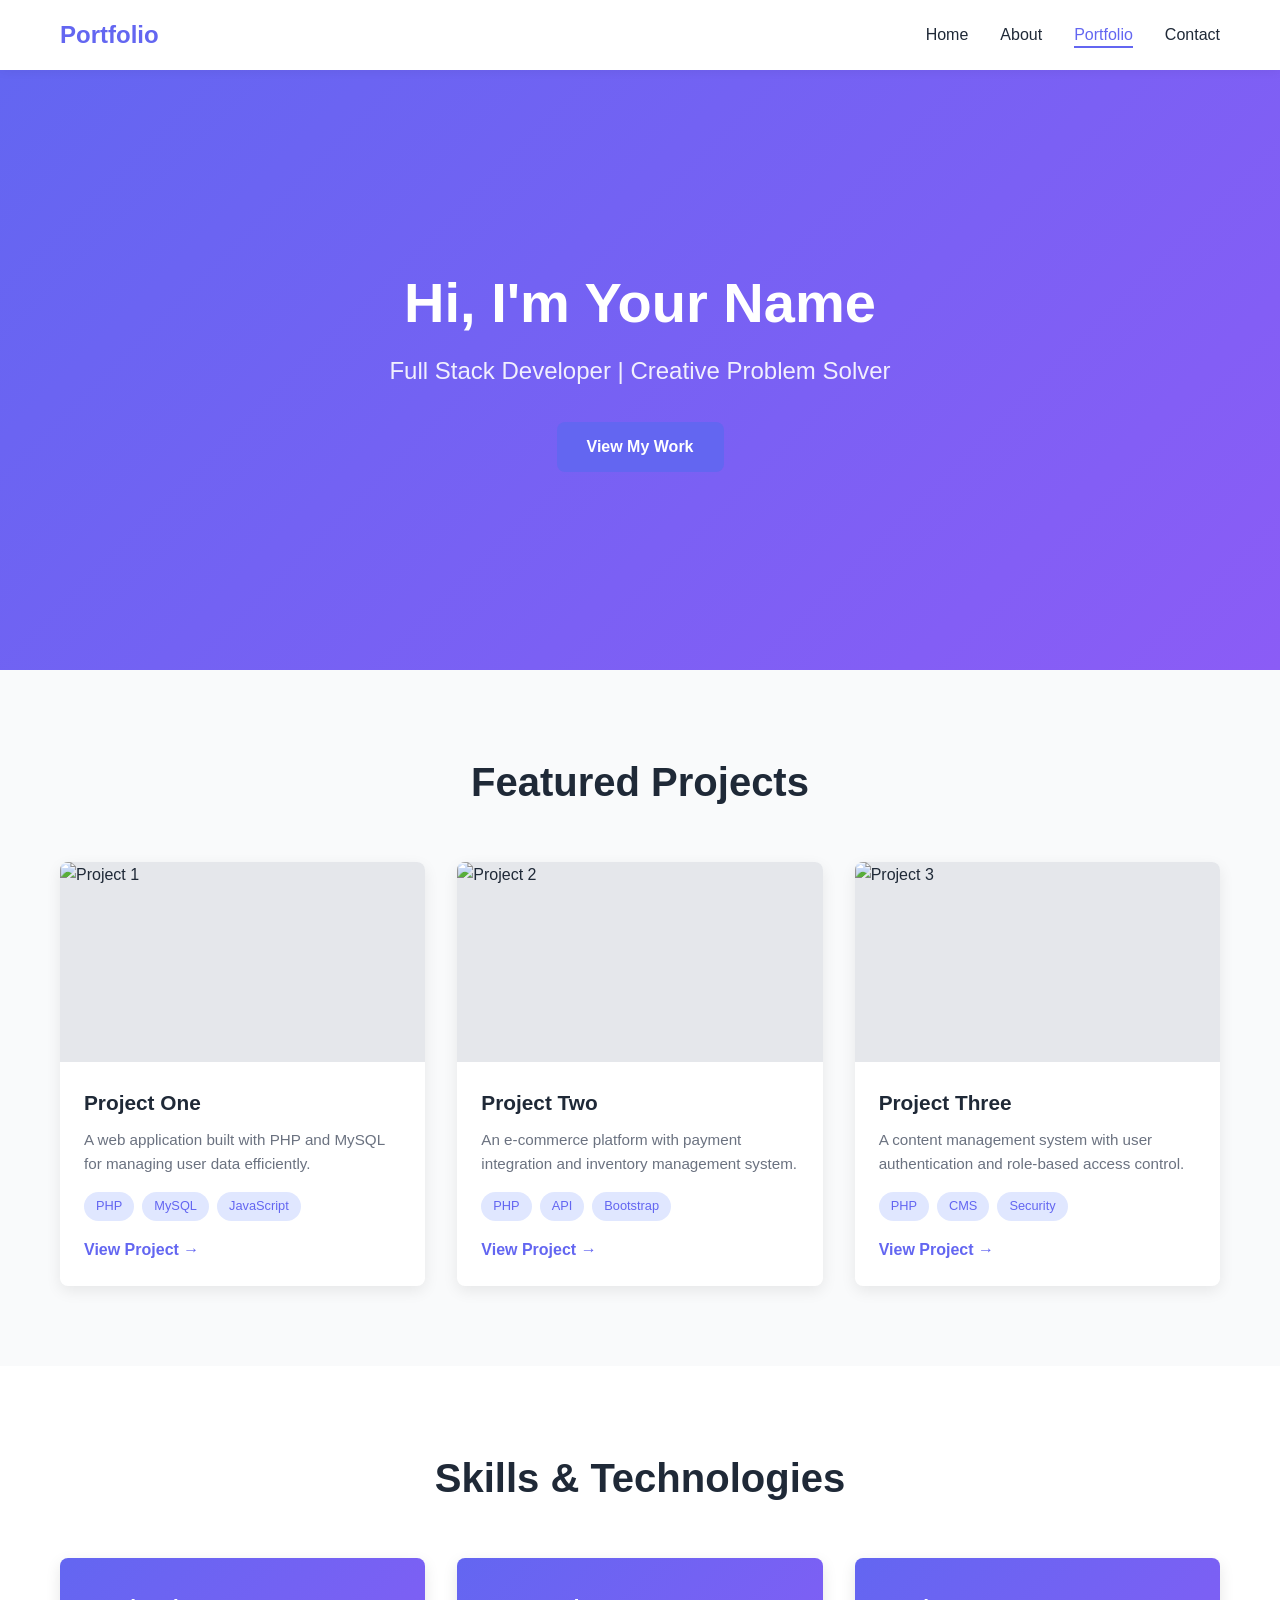
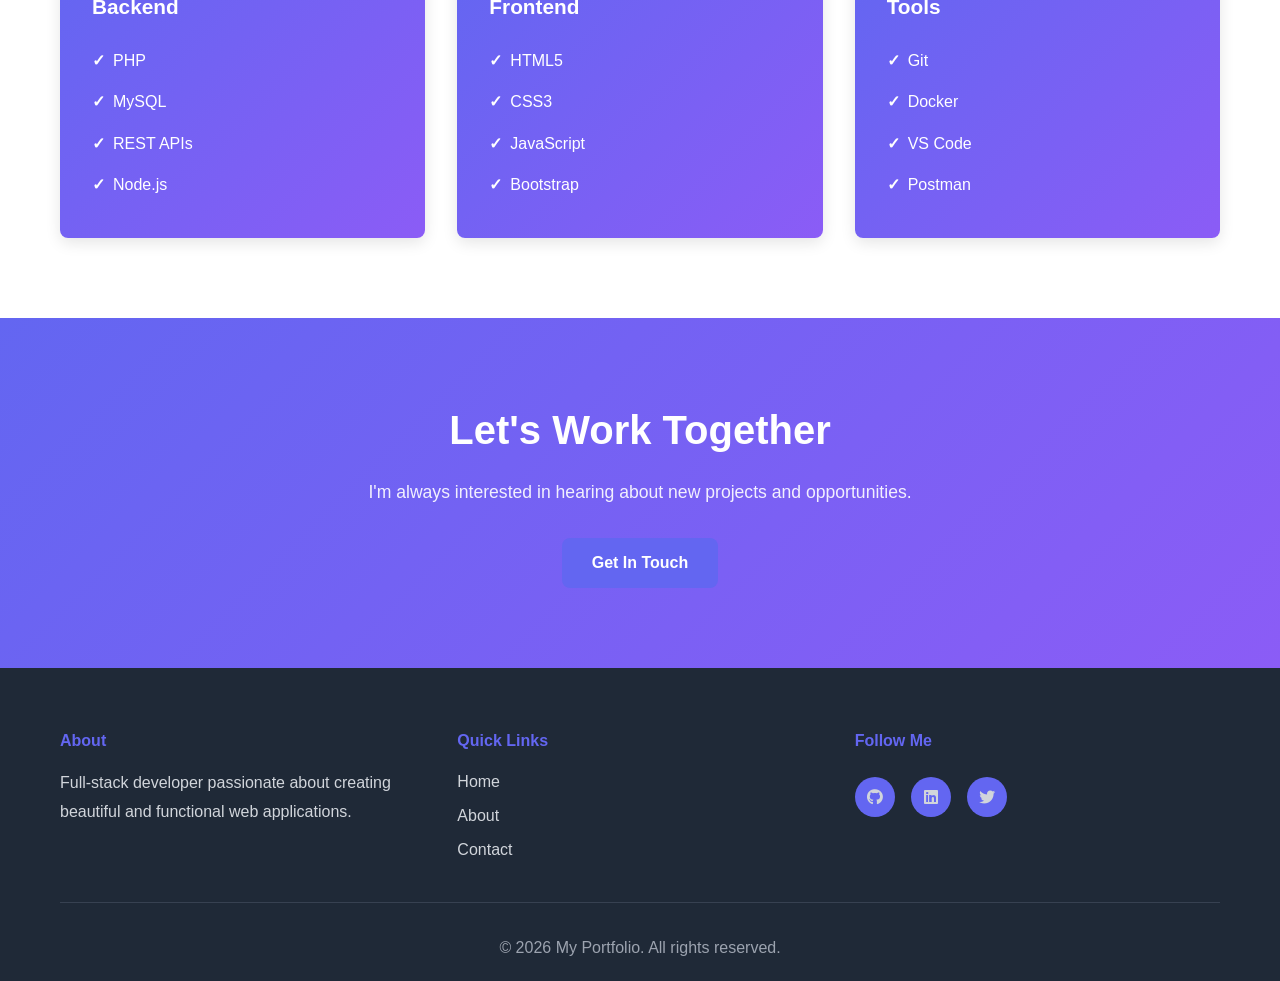
==== index.html @ ab136e82 "Refactor portfolio structure: replace PHP files with HTML, add about and contact pages, and enhance " ====
<!DOCTYPE html>
<html lang="en">
<head>
    <meta charset="UTF-8">
    <meta name="viewport" content="width=device-width, initial-scale=1.0">
    <title>Home | My Portfolio</title>
    <link rel="stylesheet" href="https://cdnjs.cloudflare.com/ajax/libs/font-awesome/6.4.0/css/all.min.css">
    <link rel="stylesheet" href="assets/css/style.css">
</head>
<body>
    <nav class="navbar">
        <div class="container">
            <div class="nav-wrapper">
                <a href="index.html" class="logo">Portfolio</a>
                <button class="menu-toggle" id="menuToggle">
                    <span></span>
                    <span></span>
                    <span></span>
                </button>
                <ul class="nav-menu" id="navMenu">
                    <li><a href="index.html" class="nav-link active">Home</a></li>
                    <li><a href="about.html" class="nav-link">About</a></li>
                    <li><a href="#portfolio" class="nav-link">Portfolio</a></li>
                    <li><a href="contact.html" class="nav-link">Contact</a></li>
                </ul>
            </div>
        </div>
    </nav>

    <main>
        <!-- Hero Section -->
        <section class="hero">
            <div class="container">
                <div class="hero-content">
                    <h1 class="hero-title">Hi, I'm Your Name</h1>
                    <p class="hero-subtitle">Full Stack Developer | Creative Problem Solver</p>
                    <a href="#portfolio" class="btn btn-primary">View My Work</a>
                </div>
            </div>
        </section>

        <!-- Portfolio Section -->
        <section id="portfolio" class="portfolio">
            <div class="container">
                <h2>Featured Projects</h2>
                <div class="portfolio-grid">
                    <div class="portfolio-item">
                        <div class="portfolio-image">
                            <img src="https://via.placeholder.com/300x200?text=Project+1" alt="Project 1">
                        </div>
                        <div class="portfolio-content">
                            <h3>Project One</h3>
                            <p>A web application built with PHP and MySQL for managing user data efficiently.</p>
                            <div class="portfolio-tags">
                                <span class="tag">PHP</span>
                                <span class="tag">MySQL</span>
                                <span class="tag">JavaScript</span>
                            </div>
                            <a href="#" class="link">View Project →</a>
                        </div>
                    </div>

                    <div class="portfolio-item">
                        <div class="portfolio-image">
                            <img src="https://via.placeholder.com/300x200?text=Project+2" alt="Project 2">
                        </div>
                        <div class="portfolio-content">
                            <h3>Project Two</h3>
                            <p>An e-commerce platform with payment integration and inventory management system.</p>
                            <div class="portfolio-tags">
                                <span class="tag">PHP</span>
                                <span class="tag">API</span>
                                <span class="tag">Bootstrap</span>
                            </div>
                            <a href="#" class="link">View Project →</a>
                        </div>
                    </div>

                    <div class="portfolio-item">
                        <div class="portfolio-image">
                            <img src="https://via.placeholder.com/300x200?text=Project+3" alt="Project 3">
                        </div>
                        <div class="portfolio-content">
                            <h3>Project Three</h3>
                            <p>A content management system with user authentication and role-based access control.</p>
                            <div class="portfolio-tags">
                                <span class="tag">PHP</span>
                                <span class="tag">CMS</span>
                                <span class="tag">Security</span>
                            </div>
                            <a href="#" class="link">View Project →</a>
                        </div>
                    </div>
                </div>
            </div>
        </section>

        <!-- Skills Section -->
        <section class="skills">
            <div class="container">
                <h2>Skills & Technologies</h2>
                <div class="skills-grid">
                    <div class="skill-card">
                        <h4>Backend</h4>
                        <ul>
                            <li>PHP</li>
                            <li>MySQL</li>
                            <li>REST APIs</li>
                            <li>Node.js</li>
                        </ul>
                    </div>
                    <div class="skill-card">
                        <h4>Frontend</h4>
                        <ul>
                            <li>HTML5</li>
                            <li>CSS3</li>
                            <li>JavaScript</li>
                            <li>Bootstrap</li>
                        </ul>
                    </div>
                    <div class="skill-card">
                        <h4>Tools</h4>
                        <ul>
                            <li>Git</li>
                            <li>Docker</li>
                            <li>VS Code</li>
                            <li>Postman</li>
                        </ul>
                    </div>
                </div>
            </div>
        </section>

        <!-- CTA Section -->
        <section class="cta">
            <div class="container">
                <h2>Let's Work Together</h2>
                <p>I'm always interested in hearing about new projects and opportunities.</p>
                <a href="contact.html" class="btn btn-primary">Get In Touch</a>
            </div>
        </section>
    </main>

    <footer class="footer">
        <div class="container">
            <div class="footer-content">
                <div class="footer-section">
                    <h4>About</h4>
                    <p>Full-stack developer passionate about creating beautiful and functional web applications.</p>
                </div>
                <div class="footer-section">
                    <h4>Quick Links</h4>
                    <ul>
                        <li><a href="index.html">Home</a></li>
                        <li><a href="about.html">About</a></li>
                        <li><a href="contact.html">Contact</a></li>
                    </ul>
                </div>
                <div class="footer-section">
                    <h4>Follow Me</h4>
                    <div class="social-links">
                        <a href="#" class="social-icon"><i class="fab fa-github"></i></a>
                        <a href="#" class="social-icon"><i class="fab fa-linkedin"></i></a>
                        <a href="#" class="social-icon"><i class="fab fa-twitter"></i></a>
                    </div>
                </div>
            </div>
            <div class="footer-bottom">
                <p>&copy; 2026 My Portfolio. All rights reserved.</p>
            </div>
        </div>
    </footer>

    <script src="assets/js/script.js"></script>
</body>
</html>
---- assets/css/style.css ----
/* ================================
   Global Styles
   ================================ */
:root {
    --primary-color: #6366f1;
    --secondary-color: #8b5cf6;
    --dark-color: #1f2937;
    --light-color: #f9fafb;
    --gray-color: #6b7280;
    --success-color: #10b981;
    --danger-color: #ef4444;
    --border-radius: 8px;
    --transition: all 0.3s ease;
}

* {
    margin: 0;
    padding: 0;
    box-sizing: border-box;
}

html {
    scroll-behavior: smooth;
}

body {
    font-family: 'Segoe UI', Tahoma, Geneva, Verdana, sans-serif;
    background-color: #ffffff;
    color: var(--dark-color);
    line-height: 1.6;
}

.container {
    max-width: 1200px;
    margin: 0 auto;
    padding: 0 20px;
}

/* ================================
   Navigation
   ================================ */
.navbar {
    background-color: #ffffff;
    box-shadow: 0 2px 10px rgba(0, 0, 0, 0.05);
    position: sticky;
    top: 0;
    z-index: 100;
    transition: var(--transition);
}

.nav-wrapper {
    display: flex;
    justify-content: space-between;
    align-items: center;
    padding: 1rem 0;
}

.logo {
    font-size: 1.5rem;
    font-weight: 700;
    color: var(--primary-color);
    text-decoration: none;
    transition: var(--transition);
}

.logo:hover {
    color: var(--secondary-color);
}

.nav-menu {
    display: flex;
    list-style: none;
    gap: 2rem;
}

.nav-link {
    text-decoration: none;
    color: var(--dark-color);
    font-weight: 500;
    position: relative;
    transition: var(--transition);
}

.nav-link:hover,
.nav-link.active {
    color: var(--primary-color);
}

.nav-link::after {
    content: '';
    position: absolute;
    bottom: -5px;
    left: 0;
    width: 0;
    height: 2px;
    background-color: var(--primary-color);
    transition: var(--transition);
}

.nav-link:hover::after,
.nav-link.active::after {
    width: 100%;
}

.menu-toggle {
    display: none;
    flex-direction: column;
    background: none;
    border: none;
    cursor: pointer;
    gap: 5px;
}

.menu-toggle span {
    width: 25px;
    height: 3px;
    background-color: var(--dark-color);
    border-radius: 2px;
    transition: var(--transition);
}

/* ================================
   Hero Section
   ================================ */
.hero {
    background: linear-gradient(135deg, var(--primary-color) 0%, var(--secondary-color) 100%);
    color: #ffffff;
    padding: 120px 0;
    text-align: center;
    min-height: 600px;
    display: flex;
    align-items: center;
    justify-content: center;
}

.hero-content {
    animation: fadeInUp 0.8s ease;
}

.hero-title {
    font-size: 3.5rem;
    font-weight: 800;
    margin-bottom: 1rem;
    line-height: 1.2;
}

.hero-subtitle {
    font-size: 1.5rem;
    margin-bottom: 2rem;
    opacity: 0.9;
}

/* ================================
   Buttons
   ================================ */
.btn {
    display: inline-block;
    padding: 12px 30px;
    border-radius: var(--border-radius);
    text-decoration: none;
    font-weight: 600;
    transition: var(--transition);
    border: none;
    cursor: pointer;
    font-size: 1rem;
}

.btn-primary {
    background-color: var(--primary-color);
    color: #ffffff;
}

.btn-primary:hover {
    background-color: var(--secondary-color);
    transform: translateY(-2px);
    box-shadow: 0 10px 20px rgba(99, 102, 241, 0.3);
}

.btn-secondary {
    background-color: transparent;
    color: var(--primary-color);
    border: 2px solid var(--primary-color);
}

.btn-secondary:hover {
    background-color: var(--primary-color);
    color: #ffffff;
}

/* ================================
   Portfolio Section
   ================================ */
.portfolio {
    padding: 80px 0;
    background-color: var(--light-color);
}

.portfolio h2 {
    font-size: 2.5rem;
    text-align: center;
    margin-bottom: 3rem;
    color: var(--dark-color);
}

.portfolio-grid {
    display: grid;
    grid-template-columns: repeat(auto-fit, minmax(300px, 1fr));
    gap: 2rem;
}

.portfolio-item {
    background: #ffffff;
    border-radius: var(--border-radius);
    overflow: hidden;
    box-shadow: 0 5px 15px rgba(0, 0, 0, 0.08);
    transition: var(--transition);
}

.portfolio-item:hover {
    transform: translateY(-10px);
    box-shadow: 0 15px 35px rgba(0, 0, 0, 0.15);
}

.portfolio-image {
    width: 100%;
    height: 200px;
    overflow: hidden;
    background-color: #e5e7eb;
}

.portfolio-image img {
    width: 100%;
    height: 100%;
    object-fit: cover;
    transition: var(--transition);
}

.portfolio-item:hover .portfolio-image img {
    transform: scale(1.05);
}

.portfolio-content {
    padding: 1.5rem;
}

.portfolio-content h3 {
    font-size: 1.3rem;
    margin-bottom: 0.5rem;
    color: var(--dark-color);
}

.portfolio-content p {
    color: var(--gray-color);
    margin-bottom: 1rem;
    font-size: 0.95rem;
}

.portfolio-tags {
    display: flex;
    flex-wrap: wrap;
    gap: 0.5rem;
    margin-bottom: 1rem;
}

.tag {
    display: inline-block;
    background-color: #e0e7ff;
    color: var(--primary-color);
    padding: 4px 12px;
    border-radius: 20px;
    font-size: 0.8rem;
    font-weight: 500;
}

.link {
    color: var(--primary-color);
    text-decoration: none;
    font-weight: 600;
    display: inline-flex;
    align-items: center;
    transition: var(--transition);
}

.link:hover {
    color: var(--secondary-color);
}

/* ================================
   Skills Section
   ================================ */
.skills {
    padding: 80px 0;
}

.skills h2 {
    font-size: 2.5rem;
    text-align: center;
    margin-bottom: 3rem;
    color: var(--dark-color);
}

.skills-grid {
    display: grid;
    grid-template-columns: repeat(auto-fit, minmax(250px, 1fr));
    gap: 2rem;
}

.skill-card {
    background: linear-gradient(135deg, var(--primary-color) 0%, var(--secondary-color) 100%);
    color: #ffffff;
    padding: 2rem;
    border-radius: var(--border-radius);
    box-shadow: 0 5px 15px rgba(0, 0, 0, 0.1);
    transition: var(--transition);
}

.skill-card:hover {
    transform: translateY(-5px);
}

.skill-card h4 {
    font-size: 1.3rem;
    margin-bottom: 1rem;
}

.skill-card ul {
    list-style: none;
}

.skill-card li {
    padding: 0.5rem 0;
    display: flex;
    align-items: center;
}

.skill-card li:before {
    content: '✓';
    margin-right: 0.5rem;
    font-weight: bold;
}

/* ================================
   CTA Section
   ================================ */
.cta {
    background: linear-gradient(135deg, var(--primary-color) 0%, var(--secondary-color) 100%);
    color: #ffffff;
    padding: 80px 0;
    text-align: center;
}

.cta h2 {
    font-size: 2.5rem;
    margin-bottom: 1rem;
}

.cta p {
    font-size: 1.1rem;
    margin-bottom: 2rem;
    opacity: 0.9;
}

/* ================================
   About Section
   ================================ */
.about-hero {
    background: linear-gradient(135deg, var(--primary-color) 0%, var(--secondary-color) 100%);
    color: #ffffff;
    padding: 60px 0;
    text-align: center;
}

.about-hero h1 {
    font-size: 2.5rem;
}

.about {
    padding: 80px 0;
}

.about-content {
    display: grid;
    grid-template-columns: 1fr 1fr;
    gap: 3rem;
    align-items: center;
}

.about-text h2 {
    font-size: 2rem;
    margin-bottom: 1.5rem;
    color: var(--dark-color);
}

.about-text p {
    color: var(--gray-color);
    margin-bottom: 1rem;
    line-height: 1.8;
}

.about-text h3 {
    font-size: 1.3rem;
    margin-top: 2rem;
    margin-bottom: 1rem;
    color: var(--dark-color);
}

.approach-list {
    list-style: none;
}

.approach-list li {
    padding: 0.8rem 0;
    padding-left: 2rem;
    position: relative;
    color: var(--gray-color);
}

.approach-list li:before {
    content: '→';
    position: absolute;
    left: 0;
    color: var(--primary-color);
    font-weight: bold;
}

.about-image img {
    width: 100%;
    border-radius: var(--border-radius);
    box-shadow: 0 10px 30px rgba(0, 0, 0, 0.1);
}

/* ================================
   Timeline
   ================================ */
.timeline {
    padding: 80px 0;
    background-color: var(--light-color);
}

.timeline h2 {
    font-size: 2.5rem;
    text-align: center;
    margin-bottom: 3rem;
    color: var(--dark-color);
}

.timeline-items {
    position: relative;
    padding: 20px 0;
}

.timeline-items::before {
    content: '';
    position: absolute;
    left: 50%;
    transform: translateX(-50%);
    width: 2px;
    height: 100%;
    background-color: var(--primary-color);
}

.timeline-item {
    margin-bottom: 3rem;
    width: 48%;
}

.timeline-item:nth-child(odd) {
    margin-left: 0;
}

.timeline-item:nth-child(even) {
    margin-left: 52%;
}

.timeline-item:nth-child(odd)::after {
    content: '';
    position: absolute;
    left: calc(50% - 8px);
    top: 30px;
    width: 16px;
    height: 16px;
    background-color: var(--primary-color);
    border-radius: 50%;
    border: 3px solid #ffffff;
}

.timeline-date {
    font-weight: 600;
    color: var(--primary-color);
    margin-bottom: 0.5rem;
}

.timeline-content h4 {
    font-size: 1.3rem;
    color: var(--dark-color);
    margin-bottom: 0.5rem;
}

.timeline-content p {
    color: var(--gray-color);
}

/* ================================
   Contact Section
   ================================ */
.contact-hero {
    background: linear-gradient(135deg, var(--primary-color) 0%, var(--secondary-color) 100%);
    color: #ffffff;
    padding: 60px 0;
    text-align: center;
}

.contact-hero h1 {
    font-size: 2.5rem;
    margin-bottom: 1rem;
}

.contact {
    padding: 80px 0;
}

.contact-wrapper {
    display: grid;
    grid-template-columns: 1fr 1.5fr;
    gap: 3rem;
}

.contact-info h2 {
    font-size: 1.8rem;
    margin-bottom: 2rem;
    color: var(--dark-color);
}

.info-item {
    margin-bottom: 2rem;
}

.info-item h4 {
    color: var(--primary-color);
    margin-bottom: 0.5rem;
}

.info-item p {
    color: var(--gray-color);
}

.info-item a {
    color: var(--primary-color);
    text-decoration: none;
    transition: var(--transition);
}

.info-item a:hover {
    color: var(--secondary-color);
}

.social-links {
    display: flex;
    gap: 1rem;
    margin-top: 1.5rem;
}

.social-icon {
    display: inline-flex;
    align-items: center;
    justify-content: center;
    width: 40px;
    height: 40px;
    background-color: var(--primary-color);
    color: #ffffff;
    border-radius: 50%;
    text-decoration: none;
    transition: var(--transition);
}

.social-icon:hover {
    background-color: var(--secondary-color);
    transform: translateY(-3px);
}

/* ================================
   Contact Form
   ================================ */
.contact-form {
    background-color: var(--light-color);
    padding: 2rem;
    border-radius: var(--border-radius);
}

.form-group {
    margin-bottom: 1.5rem;
}

.form-group label {
    display: block;
    margin-bottom: 0.5rem;
    font-weight: 600;
    color: var(--dark-color);
}

.form-group input,
.form-group textarea {
    width: 100%;
    padding: 12px;
    border: 1px solid #e5e7eb;
    border-radius: var(--border-radius);
    font-family: inherit;
    font-size: 1rem;
    transition: var(--transition);
}

.form-group input:focus,
.form-group textarea:focus {
    outline: none;
    border-color: var(--primary-color);
    box-shadow: 0 0 0 3px rgba(99, 102, 241, 0.1);
}

.contact-form button {
    width: 100%;
}

#formStatus {
    margin-top: 1rem;
    padding: 1rem;
    border-radius: var(--border-radius);
    display: none;
}

#formStatus.success {
    background-color: #d1fae5;
    color: var(--success-color);
    display: block;
}

#formStatus.error {
    background-color: #fee2e2;
    color: var(--danger-color);
    display: block;
}

/* ================================
   Footer
   ================================ */
.footer {
    background-color: var(--dark-color);
    color: #ffffff;
    padding: 60px 0 20px;
}

.footer-content {
    display: grid;
    grid-template-columns: repeat(auto-fit, minmax(250px, 1fr));
    gap: 2rem;
    margin-bottom: 2rem;
}

.footer-section h4 {
    margin-bottom: 1rem;
    color: var(--primary-color);
}

.footer-section p {
    color: #d1d5db;
    line-height: 1.8;
}

.footer-section ul {
    list-style: none;
}

.footer-section ul li {
    margin-bottom: 0.5rem;
}

.footer-section a {
    color: #d1d5db;
    text-decoration: none;
    transition: var(--transition);
}

.footer-section a:hover {
    color: var(--primary-color);
}

.footer-bottom {
    text-align: center;
    padding-top: 2rem;
    border-top: 1px solid #374151;
    color: #9ca3af;
}

/* ================================
   Animations
   ================================ */
@keyframes fadeInUp {
    from {
        opacity: 0;
        transform: translateY(30px);
    }
    to {
        opacity: 1;
        transform: translateY(0);
    }
}

/* ================================
   Responsive Design
   ================================ */
@media (max-width: 768px) {
    .menu-toggle {
        display: flex;
    }

    .nav-menu {
        display: none;
    }

    .nav-menu.active {
        display: flex;
        flex-direction: column;
        position: absolute;
        top: 70px;
        left: 0;
        width: 100%;
        background-color: #ffffff;
        padding: 2rem 0;
        gap: 0;
        box-shadow: 0 10px 25px rgba(0, 0, 0, 0.1);
    }

    .nav-menu.active li a {
        display: block;
        padding: 1rem 1.5rem;
    }

    .hero-title {
        font-size: 2rem;
    }

    .hero-subtitle {
        font-size: 1.1rem;
    }

    .about-content {
        grid-template-columns: 1fr;
    }

    .contact-wrapper {
        grid-template-columns: 1fr;
    }

    .timeline-items::before {
        display: none;
    }

    .timeline-item {
        width: 100%;
        margin-left: 0 !important;
    }

    .timeline-item:nth-child(odd)::after {
        display: none;
    }

    .portfolio h2,
    .skills h2,
    .timeline h2 {
        font-size: 1.8rem;
    }
}

@media (max-width: 480px) {
    .hero-title {
        font-size: 1.5rem;
    }

    .hero-subtitle {
        font-size: 1rem;
    }

    .portfolio-grid {
        grid-template-columns: 1fr;
    }

    .skills-grid {
        grid-template-columns: 1fr;
    }

    .footer-content {
        grid-template-columns: 1fr;
    }
}
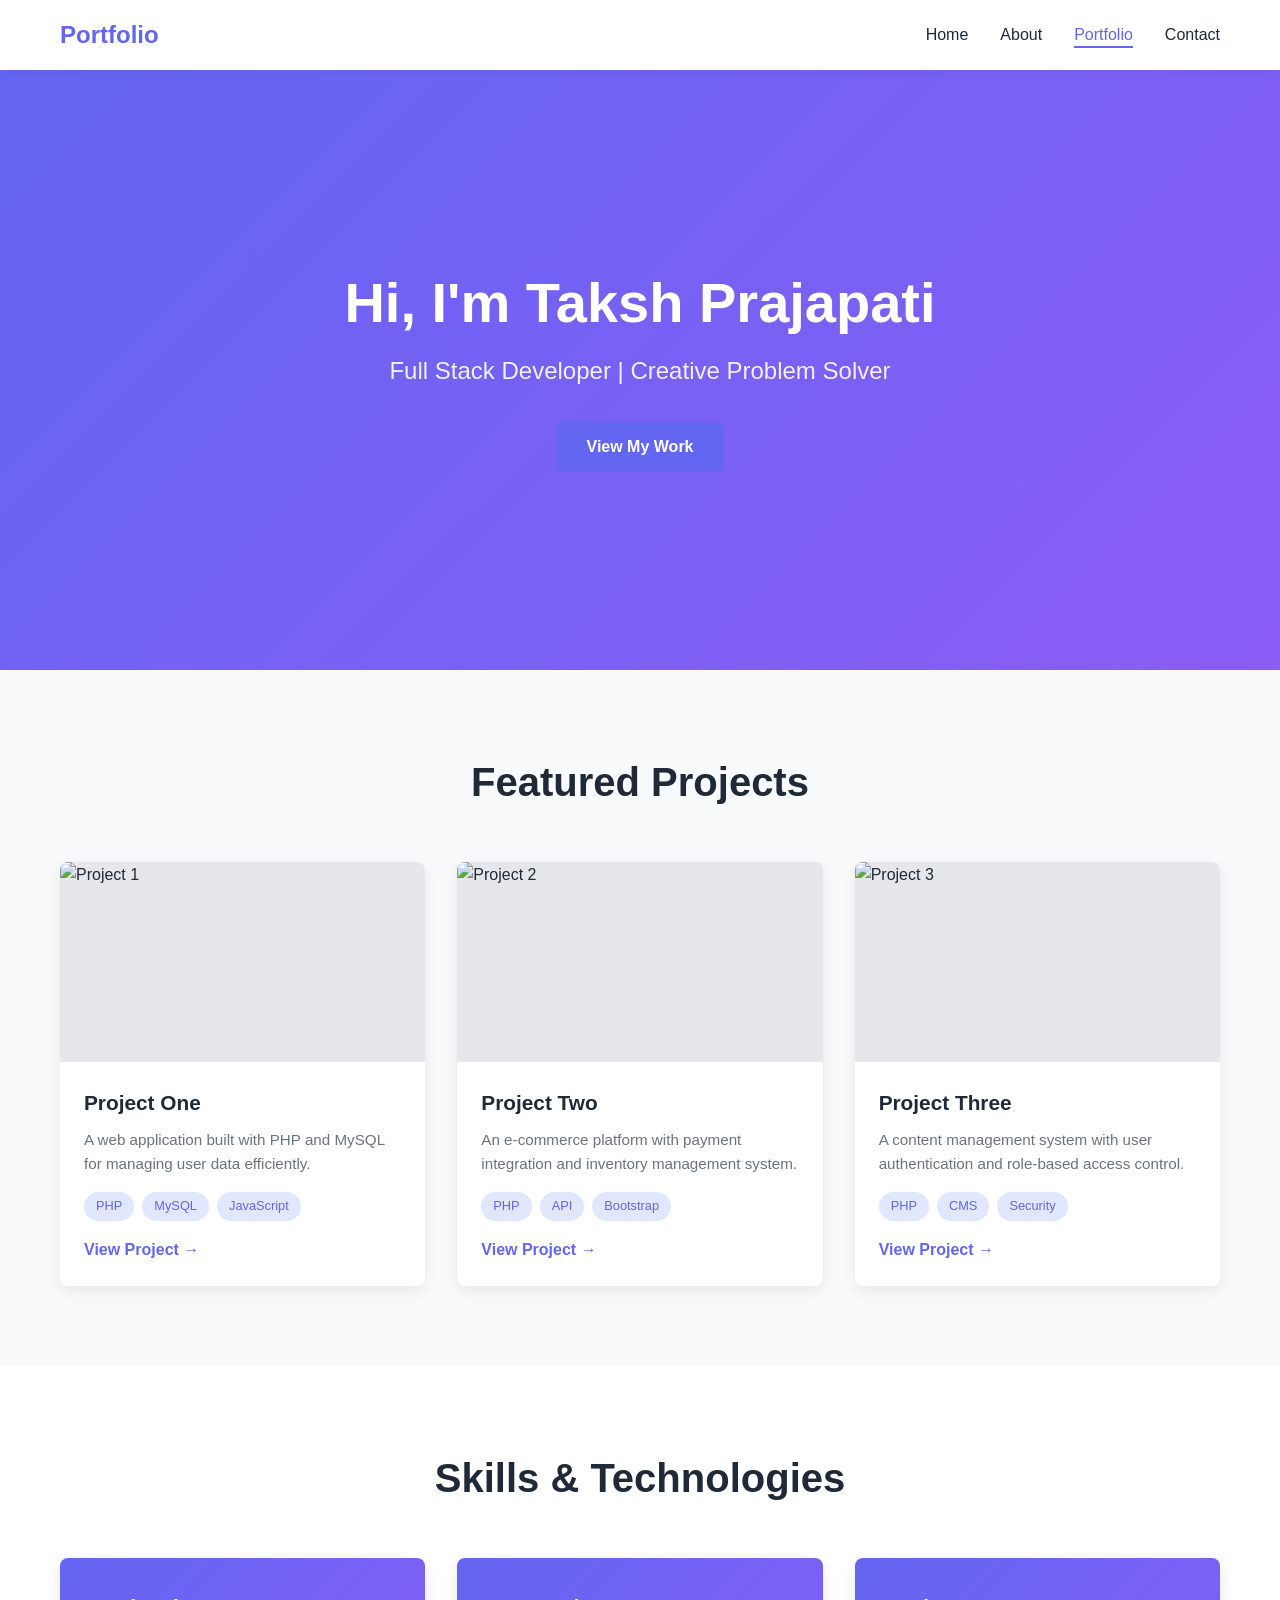
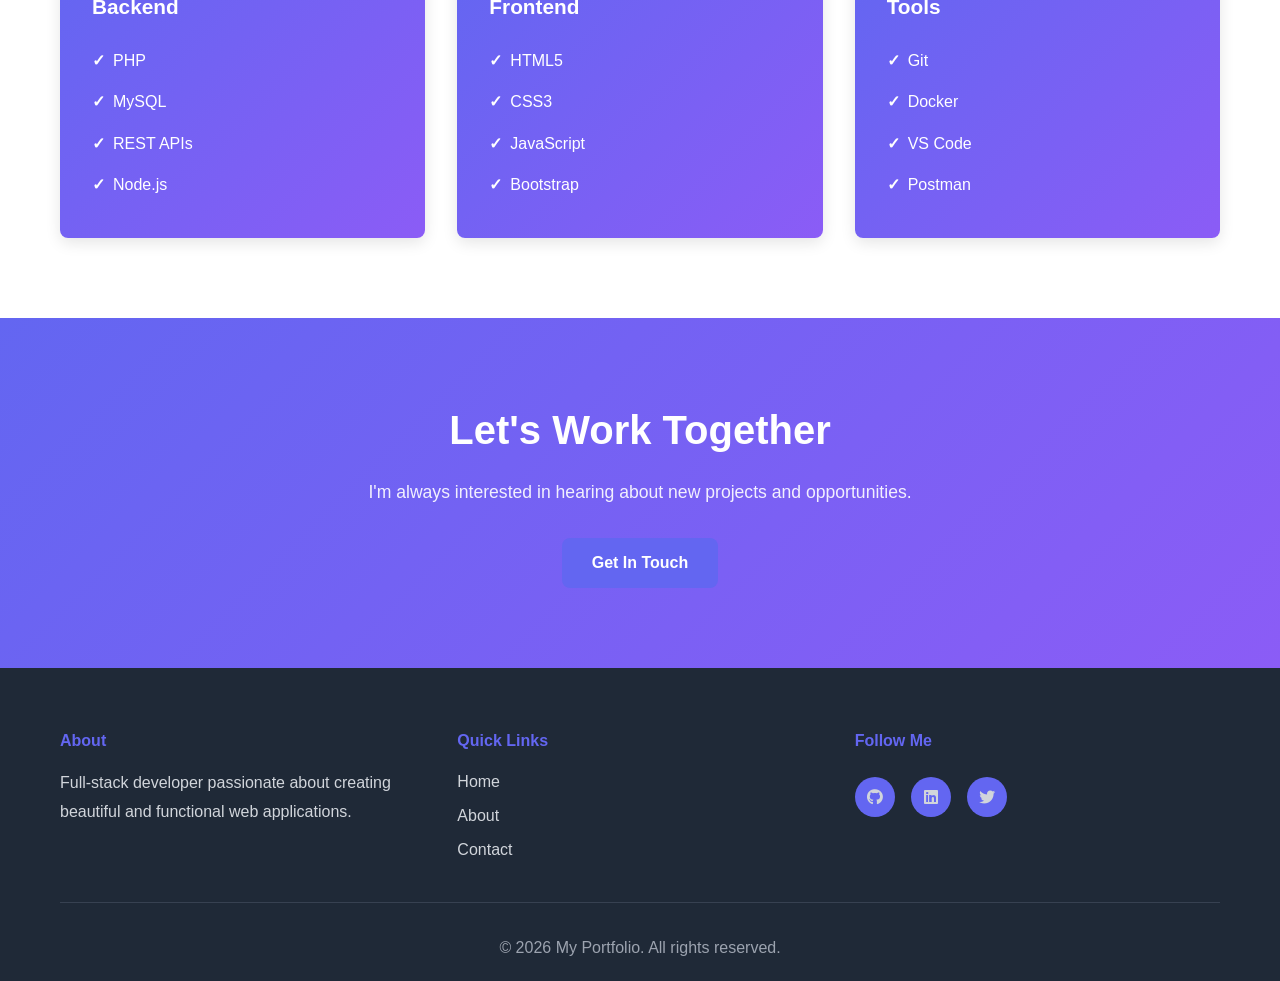
==== commit fa0a6cf0: "Update hero title and portfolio images in index.html" ====
--- a/index.html
+++ b/index.html
@@ -32,7 +32,7 @@
         <section class="hero">
             <div class="container">
                 <div class="hero-content">
-                    <h1 class="hero-title">Hi, I'm Your Name</h1>
+                    <h1 class="hero-title">Hi, I'm Taksh Prajapati</h1>
                     <p class="hero-subtitle">Full Stack Developer | Creative Problem Solver</p>
                     <a href="#portfolio" class="btn btn-primary">View My Work</a>
                 </div>
@@ -46,7 +46,7 @@
                 <div class="portfolio-grid">
                     <div class="portfolio-item">
                         <div class="portfolio-image">
-                            <img src="https://via.placeholder.com/300x200?text=Project+1" alt="Project 1">
+                            <img src="https://webxloo.com/wp-content/uploads/2022/10/php-mysql-pic.png" alt="Project 1">
                         </div>
                         <div class="portfolio-content">
                             <h3>Project One</h3>
@@ -62,7 +62,7 @@
 
                     <div class="portfolio-item">
                         <div class="portfolio-image">
-                            <img src="https://via.placeholder.com/300x200?text=Project+2" alt="Project 2">
+                            <img src="https://encrypted-tbn0.gstatic.com/images?q=tbn:ANd9GcRsYw-eossjK0_eA1dgfxcqxxn4VxJFKLF6mQ&s" alt="Project 2">
                         </div>
                         <div class="portfolio-content">
                             <h3>Project Two</h3>
@@ -78,7 +78,7 @@
 
                     <div class="portfolio-item">
                         <div class="portfolio-image">
-                            <img src="https://via.placeholder.com/300x200?text=Project+3" alt="Project 3">
+                            <img src="http://frontegg.com/wp-content/uploads/2022/03/rbac-1.png" alt="Project 3">
                         </div>
                         <div class="portfolio-content">
                             <h3>Project Three</h3>
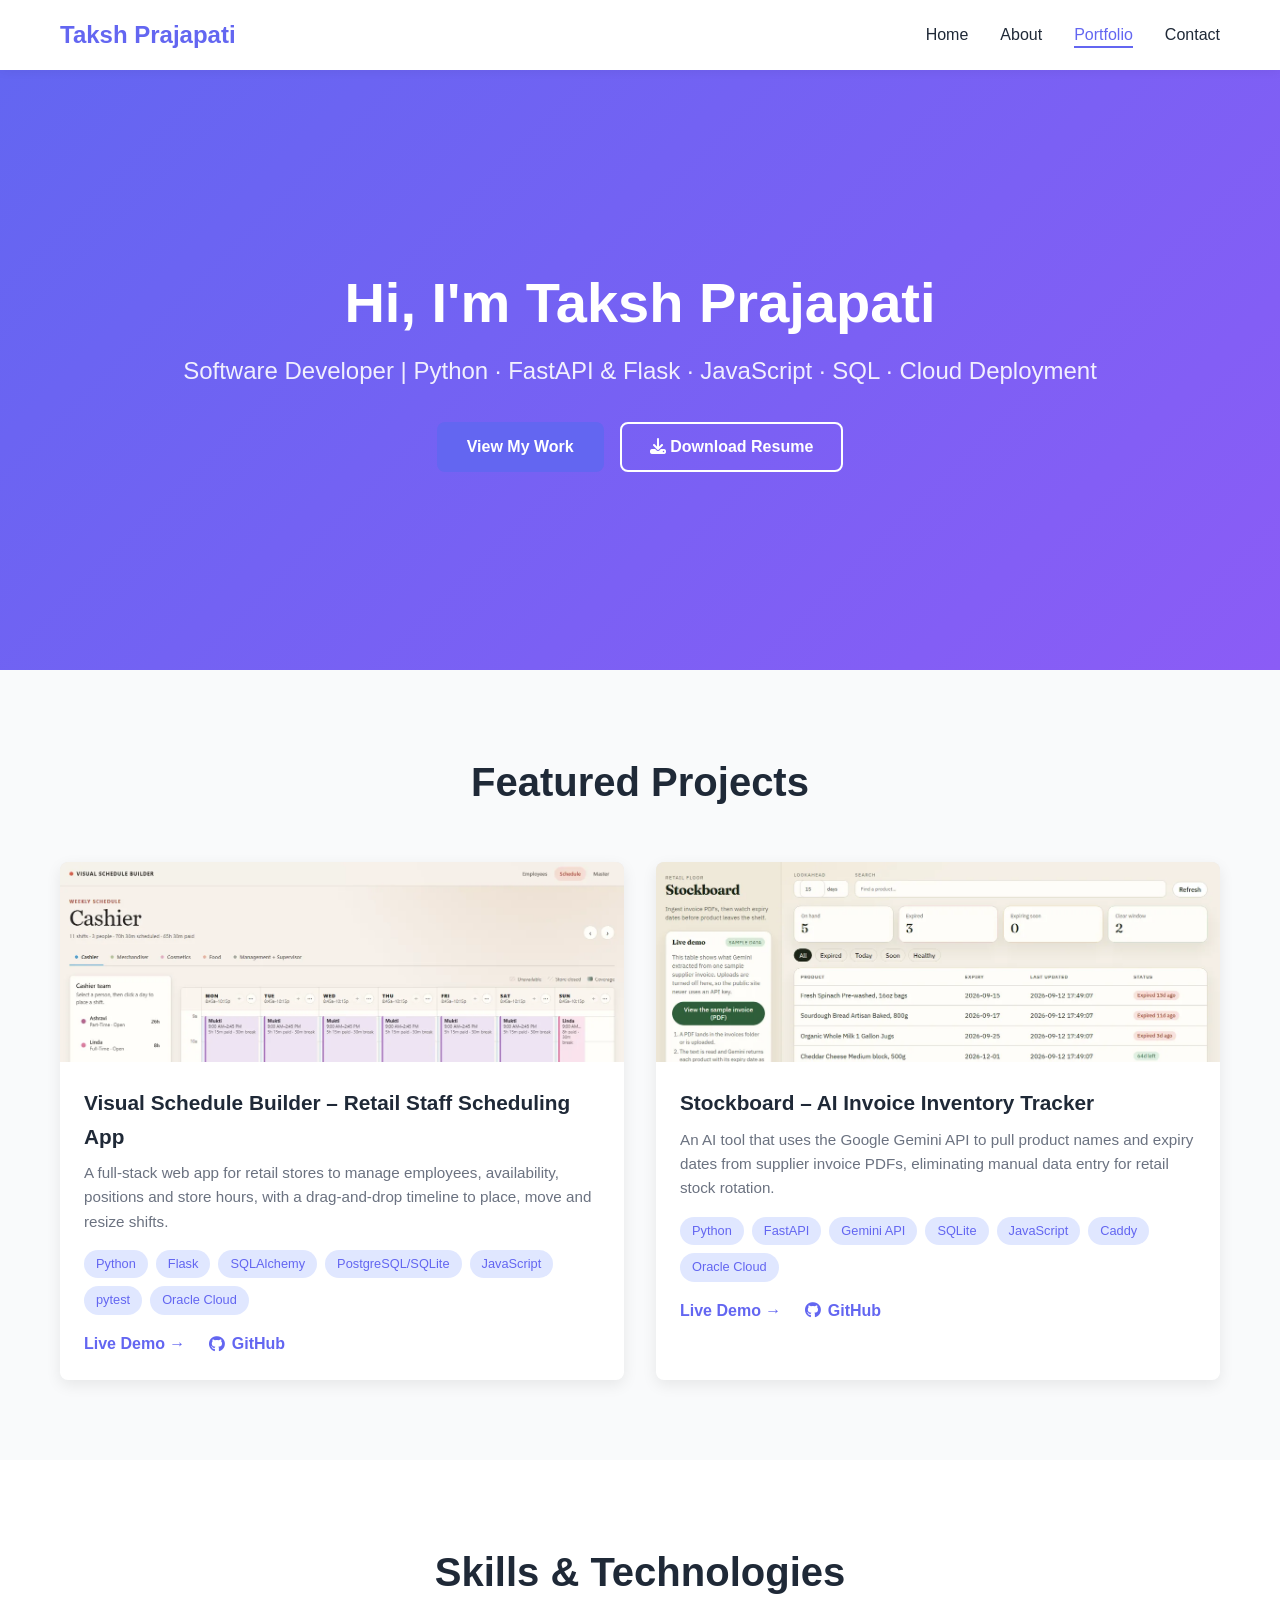
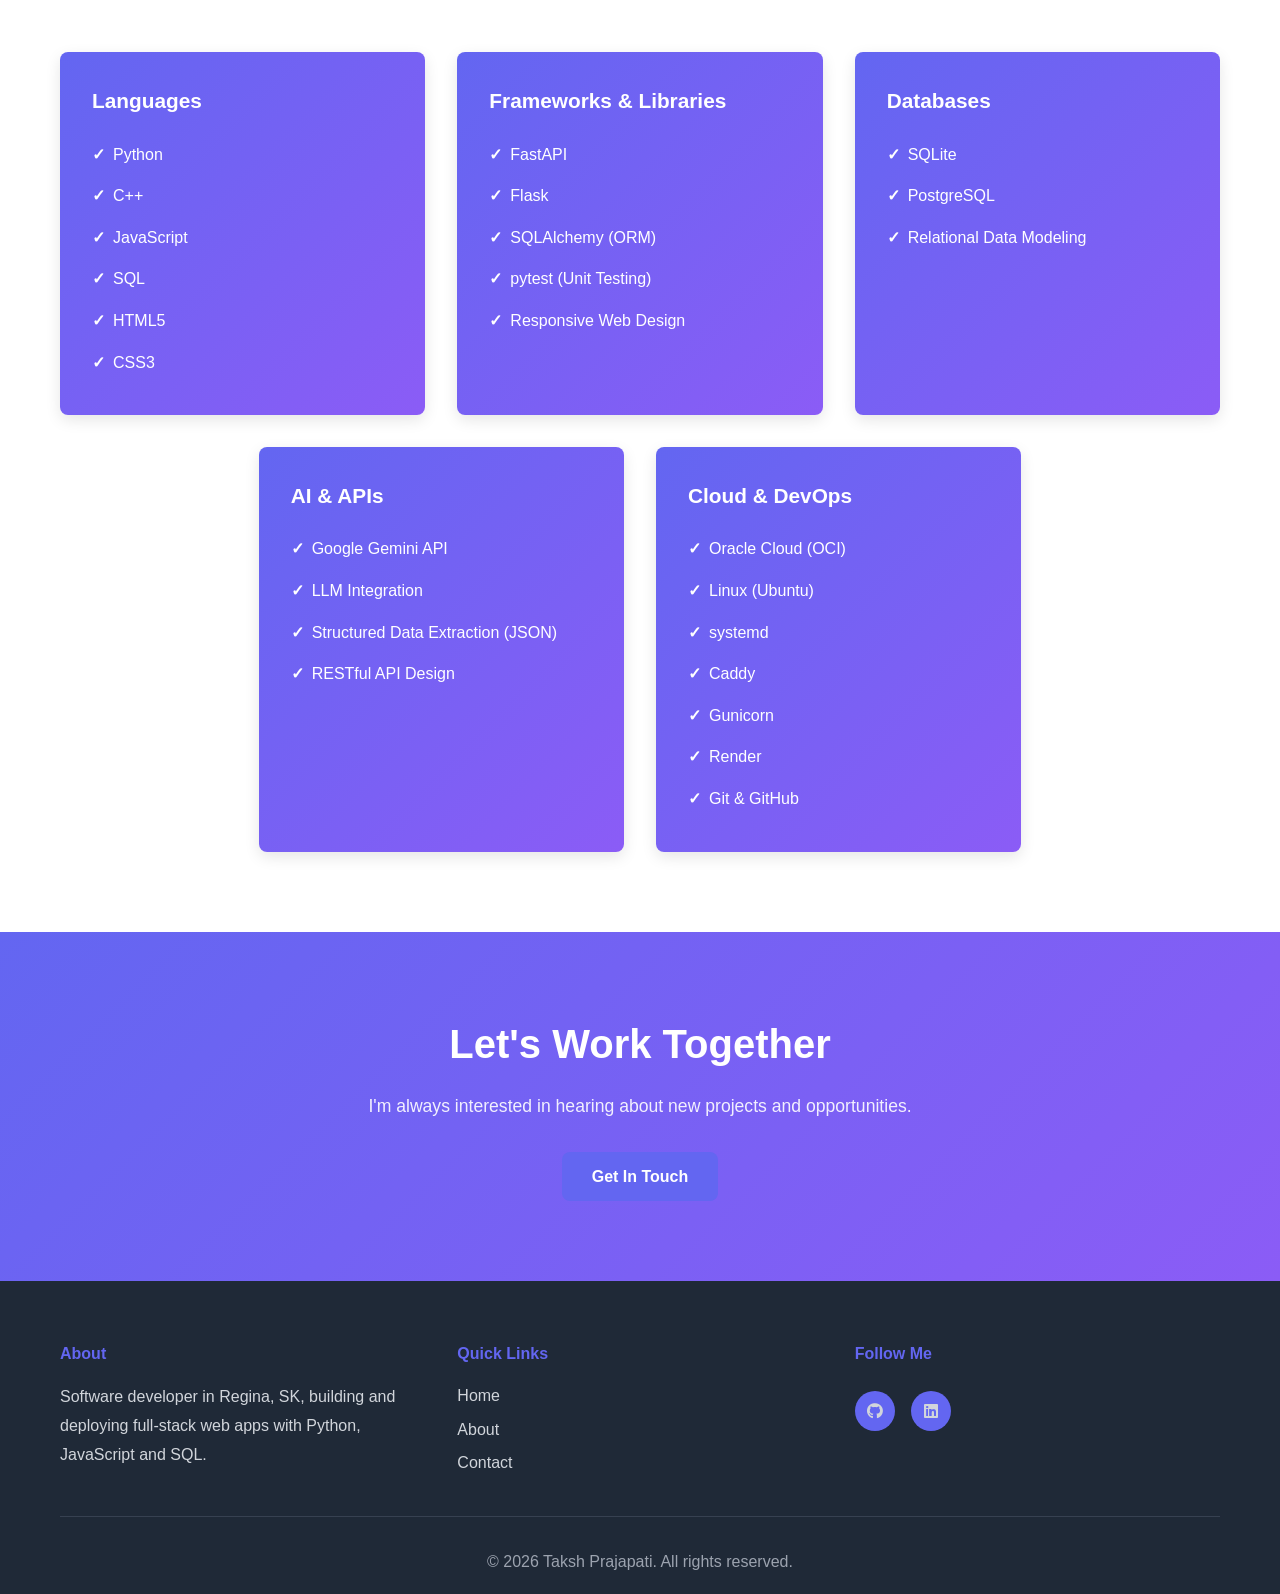
==== commit 3eaa2374: "Update portfolio content from resume and fix contact/footer issues Keep the existing design; replace" ====
--- a/index.html
+++ b/index.html
@@ -3,22 +3,22 @@
 <head>
     <meta charset="UTF-8">
     <meta name="viewport" content="width=device-width, initial-scale=1.0">
-    <title>Home | My Portfolio</title>
+    <title>Taksh Prajapati | Software Developer</title>
     <link rel="stylesheet" href="https://cdnjs.cloudflare.com/ajax/libs/font-awesome/6.4.0/css/all.min.css">
     <link rel="stylesheet" href="assets/css/style.css">
 </head>
 <body>
-    <nav class="navbar">
+    <nav class="navbar" aria-label="Main navigation">
         <div class="container">
             <div class="nav-wrapper">
-                <a href="index.html" class="logo">Portfolio</a>
-                <button class="menu-toggle" id="menuToggle">
+                <a href="index.html" class="logo">Taksh Prajapati</a>
+                <button class="menu-toggle" id="menuToggle" aria-label="Open menu" aria-controls="navMenu" aria-expanded="false">
                     <span></span>
                     <span></span>
                     <span></span>
                 </button>
                 <ul class="nav-menu" id="navMenu">
-                    <li><a href="index.html" class="nav-link active">Home</a></li>
+                    <li><a href="index.html" class="nav-link active" aria-current="page">Home</a></li>
                     <li><a href="about.html" class="nav-link">About</a></li>
                     <li><a href="#portfolio" class="nav-link">Portfolio</a></li>
                     <li><a href="contact.html" class="nav-link">Contact</a></li>
@@ -33,8 +33,13 @@
             <div class="container">
                 <div class="hero-content">
                     <h1 class="hero-title">Hi, I'm Taksh Prajapati</h1>
-                    <p class="hero-subtitle">Full Stack Developer | Creative Problem Solver</p>
-                    <a href="#portfolio" class="btn btn-primary">View My Work</a>
+                    <p class="hero-subtitle">Software Developer | Python · FastAPI &amp; Flask · JavaScript · SQL · Cloud Deployment</p>
+                    <div class="hero-buttons">
+                        <a href="#portfolio" class="btn btn-primary">View My Work</a>
+                        <a href="assets/Taksh_Prajapati_Resume.pdf" class="btn btn-outline" download>
+                            <i class="fas fa-download" aria-hidden="true"></i> Download Resume
+                        </a>
+                    </div>
                 </div>
             </div>
         </section>
@@ -46,49 +51,47 @@
                 <div class="portfolio-grid">
                     <div class="portfolio-item">
                         <div class="portfolio-image">
-                            <img src="https://webxloo.com/wp-content/uploads/2022/10/php-mysql-pic.png" alt="Project 1">
+                            <img src="images/projects/schedule-builder.webp" alt="Screenshot of Visual Schedule Builder showing a store's staff schedule on a timeline" width="1200" height="750" loading="lazy">
                         </div>
                         <div class="portfolio-content">
-                            <h3>Project One</h3>
-                            <p>A web application built with PHP and MySQL for managing user data efficiently.</p>
+                            <h3>Visual Schedule Builder – Retail Staff Scheduling App</h3>
+                            <p>A full-stack web app for retail stores to manage employees, availability, positions and store hours, with a drag-and-drop timeline to place, move and resize shifts.</p>
                             <div class="portfolio-tags">
-                                <span class="tag">PHP</span>
-                                <span class="tag">MySQL</span>
+                                <span class="tag">Python</span>
+                                <span class="tag">Flask</span>
+                                <span class="tag">SQLAlchemy</span>
+                                <span class="tag">PostgreSQL/SQLite</span>
                                 <span class="tag">JavaScript</span>
-                            </div>
-                            <a href="#" class="link">View Project →</a>
+                                <span class="tag">pytest</span>
+                                <span class="tag">Oracle Cloud</span>
+                            </div>
+                            <div class="portfolio-links">
+                                <a href="http://192.18.152.21/" class="link" target="_blank" rel="noopener noreferrer" aria-label="Visual Schedule Builder live demo (opens in a new tab)">Live Demo →</a>
+                                <a href="https://github.com/10Taksh/Visual-Schedual-Builder" class="link" target="_blank" rel="noopener noreferrer" aria-label="Visual Schedule Builder source code on GitHub (opens in a new tab)"><i class="fab fa-github" aria-hidden="true"></i> GitHub</a>
+                            </div>
                         </div>
                     </div>
 
                     <div class="portfolio-item">
                         <div class="portfolio-image">
-                            <img src="https://encrypted-tbn0.gstatic.com/images?q=tbn:ANd9GcRsYw-eossjK0_eA1dgfxcqxxn4VxJFKLF6mQ&s" alt="Project 2">
+                            <img src="images/projects/stockboard.webp" alt="Screenshot of the Stockboard dashboard listing products and their expiry dates" width="1200" height="750" loading="lazy">
                         </div>
                         <div class="portfolio-content">
-                            <h3>Project Two</h3>
-                            <p>An e-commerce platform with payment integration and inventory management system.</p>
+                            <h3>Stockboard – AI Invoice Inventory Tracker</h3>
+                            <p>An AI tool that uses the Google Gemini API to pull product names and expiry dates from supplier invoice PDFs, eliminating manual data entry for retail stock rotation.</p>
                             <div class="portfolio-tags">
-                                <span class="tag">PHP</span>
-                                <span class="tag">API</span>
-                                <span class="tag">Bootstrap</span>
-                            </div>
-                            <a href="#" class="link">View Project →</a>
-                        </div>
-                    </div>
-
-                    <div class="portfolio-item">
-                        <div class="portfolio-image">
-                            <img src="http://frontegg.com/wp-content/uploads/2022/03/rbac-1.png" alt="Project 3">
-                        </div>
-                        <div class="portfolio-content">
-                            <h3>Project Three</h3>
-                            <p>A content management system with user authentication and role-based access control.</p>
-                            <div class="portfolio-tags">
-                                <span class="tag">PHP</span>
-                                <span class="tag">CMS</span>
-                                <span class="tag">Security</span>
-                            </div>
-                            <a href="#" class="link">View Project →</a>
+                                <span class="tag">Python</span>
+                                <span class="tag">FastAPI</span>
+                                <span class="tag">Gemini API</span>
+                                <span class="tag">SQLite</span>
+                                <span class="tag">JavaScript</span>
+                                <span class="tag">Caddy</span>
+                                <span class="tag">Oracle Cloud</span>
+                            </div>
+                            <div class="portfolio-links">
+                                <a href="http://192.18.153.160/" class="link" target="_blank" rel="noopener noreferrer" aria-label="Stockboard live demo (opens in a new tab)">Live Demo →</a>
+                                <a href="https://github.com/10Taksh/retail-inventory-tracker" class="link" target="_blank" rel="noopener noreferrer" aria-label="Stockboard source code on GitHub (opens in a new tab)"><i class="fab fa-github" aria-hidden="true"></i> GitHub</a>
+                            </div>
                         </div>
                     </div>
                 </div>
@@ -101,30 +104,53 @@
                 <h2>Skills & Technologies</h2>
                 <div class="skills-grid">
                     <div class="skill-card">
-                        <h4>Backend</h4>
-                        <ul>
-                            <li>PHP</li>
-                            <li>MySQL</li>
-                            <li>REST APIs</li>
-                            <li>Node.js</li>
-                        </ul>
-                    </div>
-                    <div class="skill-card">
-                        <h4>Frontend</h4>
-                        <ul>
+                        <h4>Languages</h4>
+                        <ul>
+                            <li>Python</li>
+                            <li>C++</li>
+                            <li>JavaScript</li>
+                            <li>SQL</li>
                             <li>HTML5</li>
                             <li>CSS3</li>
-                            <li>JavaScript</li>
-                            <li>Bootstrap</li>
-                        </ul>
-                    </div>
-                    <div class="skill-card">
-                        <h4>Tools</h4>
-                        <ul>
-                            <li>Git</li>
-                            <li>Docker</li>
-                            <li>VS Code</li>
-                            <li>Postman</li>
+                        </ul>
+                    </div>
+                    <div class="skill-card">
+                        <h4>Frameworks &amp; Libraries</h4>
+                        <ul>
+                            <li>FastAPI</li>
+                            <li>Flask</li>
+                            <li>SQLAlchemy (ORM)</li>
+                            <li>pytest (Unit Testing)</li>
+                            <li>Responsive Web Design</li>
+                        </ul>
+                    </div>
+                    <div class="skill-card">
+                        <h4>Databases</h4>
+                        <ul>
+                            <li>SQLite</li>
+                            <li>PostgreSQL</li>
+                            <li>Relational Data Modeling</li>
+                        </ul>
+                    </div>
+                    <div class="skill-card">
+                        <h4>AI &amp; APIs</h4>
+                        <ul>
+                            <li>Google Gemini API</li>
+                            <li>LLM Integration</li>
+                            <li>Structured Data Extraction (JSON)</li>
+                            <li>RESTful API Design</li>
+                        </ul>
+                    </div>
+                    <div class="skill-card">
+                        <h4>Cloud &amp; DevOps</h4>
+                        <ul>
+                            <li>Oracle Cloud (OCI)</li>
+                            <li>Linux (Ubuntu)</li>
+                            <li>systemd</li>
+                            <li>Caddy</li>
+                            <li>Gunicorn</li>
+                            <li>Render</li>
+                            <li>Git &amp; GitHub</li>
                         </ul>
                     </div>
                 </div>
@@ -146,7 +172,7 @@
             <div class="footer-content">
                 <div class="footer-section">
                     <h4>About</h4>
-                    <p>Full-stack developer passionate about creating beautiful and functional web applications.</p>
+                    <p>Software developer in Regina, SK, building and deploying full-stack web apps with Python, JavaScript and SQL.</p>
                 </div>
                 <div class="footer-section">
                     <h4>Quick Links</h4>
@@ -159,14 +185,13 @@
                 <div class="footer-section">
                     <h4>Follow Me</h4>
                     <div class="social-links">
-                        <a href="#" class="social-icon"><i class="fab fa-github"></i></a>
-                        <a href="#" class="social-icon"><i class="fab fa-linkedin"></i></a>
-                        <a href="#" class="social-icon"><i class="fab fa-twitter"></i></a>
+                        <a href="https://github.com/10Taksh" class="social-icon" target="_blank" rel="noopener noreferrer" aria-label="GitHub"><i class="fab fa-github" aria-hidden="true"></i></a>
+                        <a href="https://www.linkedin.com/in/taksh-prajapati-978460349" class="social-icon" target="_blank" rel="noopener noreferrer" aria-label="LinkedIn"><i class="fab fa-linkedin" aria-hidden="true"></i></a>
                     </div>
                 </div>
             </div>
             <div class="footer-bottom">
-                <p>&copy; 2026 My Portfolio. All rights reserved.</p>
+                <p>&copy; 2026 Taksh Prajapati. All rights reserved.</p>
             </div>
         </div>
     </footer>
--- a/assets/css/style.css
+++ b/assets/css/style.css
@@ -109,6 +109,8 @@
     border: none;
     cursor: pointer;
     gap: 5px;
+    padding: 8px;
+    margin-right: -8px;
 }
 
 .menu-toggle span {
@@ -150,6 +152,13 @@
     opacity: 0.9;
 }
 
+.hero-buttons {
+    display: flex;
+    flex-wrap: wrap;
+    justify-content: center;
+    gap: 1rem;
+}
+
 /* ================================
    Buttons
    ================================ */
@@ -187,6 +196,20 @@
     color: #ffffff;
 }
 
+/* White outline button for use on the gradient hero */
+.btn-outline {
+    background-color: transparent;
+    color: #ffffff;
+    border: 2px solid #ffffff;
+    padding: 10px 28px;
+}
+
+.btn-outline:hover {
+    background-color: #ffffff;
+    color: var(--primary-color);
+    transform: translateY(-2px);
+}
+
 /* ================================
    Portfolio Section
    ================================ */
@@ -232,6 +255,7 @@
     width: 100%;
     height: 100%;
     object-fit: cover;
+    object-position: top center;
     transition: var(--transition);
 }
 
@@ -272,12 +296,19 @@
     font-weight: 500;
 }
 
+.portfolio-links {
+    display: flex;
+    flex-wrap: wrap;
+    gap: 1.5rem;
+}
+
 .link {
     color: var(--primary-color);
     text-decoration: none;
     font-weight: 600;
     display: inline-flex;
     align-items: center;
+    gap: 0.4rem;
     transition: var(--transition);
 }
 
@@ -299,13 +330,16 @@
     color: var(--dark-color);
 }
 
+/* Flex so a short last row sits centred instead of hugging the left */
 .skills-grid {
-    display: grid;
-    grid-template-columns: repeat(auto-fit, minmax(250px, 1fr));
+    display: flex;
+    flex-wrap: wrap;
+    justify-content: center;
     gap: 2rem;
 }
 
 .skill-card {
+    flex: 0 1 calc((100% - 4rem) / 3);
     background: linear-gradient(135deg, var(--primary-color) 0%, var(--secondary-color) 100%);
     color: #ffffff;
     padding: 2rem;
@@ -425,6 +459,7 @@
 
 .about-image img {
     width: 100%;
+    height: auto;
     border-radius: var(--border-radius);
     box-shadow: 0 10px 30px rgba(0, 0, 0, 0.1);
 }
@@ -460,6 +495,7 @@
 }
 
 .timeline-item {
+    position: relative;
     margin-bottom: 3rem;
     width: 48%;
 }
@@ -472,16 +508,23 @@
     margin-left: 52%;
 }
 
-.timeline-item:nth-child(odd)::after {
+/* Dot on the centre line, level with each item's date. Items are 48% wide,
+   so the line sits 50/48 of an item's width from an odd item's left edge
+   and 2/48 before an even item's. 11px = half the dot including its border. */
+.timeline-item::after {
     content: '';
     position: absolute;
-    left: calc(50% - 8px);
-    top: 30px;
+    left: calc(100% * 50 / 48 - 11px);
+    top: 2px;
     width: 16px;
     height: 16px;
     background-color: var(--primary-color);
     border-radius: 50%;
     border: 3px solid #ffffff;
+}
+
+.timeline-item:nth-child(even)::after {
+    left: calc(100% * -2 / 48 - 11px);
 }
 
 .timeline-date {
@@ -620,6 +663,11 @@
     width: 100%;
 }
 
+.contact-form button:disabled {
+    opacity: 0.7;
+    cursor: wait;
+}
+
 #formStatus {
     margin-top: 1rem;
     padding: 1rem;
@@ -627,15 +675,22 @@
     display: none;
 }
 
+/* Darker text shades than the base colours so messages stay readable */
 #formStatus.success {
     background-color: #d1fae5;
-    color: var(--success-color);
+    color: #047857;
     display: block;
 }
 
 #formStatus.error {
     background-color: #fee2e2;
-    color: var(--danger-color);
+    color: #b91c1c;
+    display: block;
+}
+
+#formStatus.info {
+    background-color: #e0e7ff;
+    color: #4338ca;
     display: block;
 }
 
@@ -759,8 +814,12 @@
         margin-left: 0 !important;
     }
 
-    .timeline-item:nth-child(odd)::after {
+    .timeline-item::after {
         display: none;
+    }
+
+    .skill-card {
+        flex-basis: calc((100% - 2rem) / 2);
     }
 
     .portfolio h2,
@@ -783,8 +842,8 @@
         grid-template-columns: 1fr;
     }
 
-    .skills-grid {
-        grid-template-columns: 1fr;
+    .skill-card {
+        flex-basis: 100%;
     }
 
     .footer-content {
